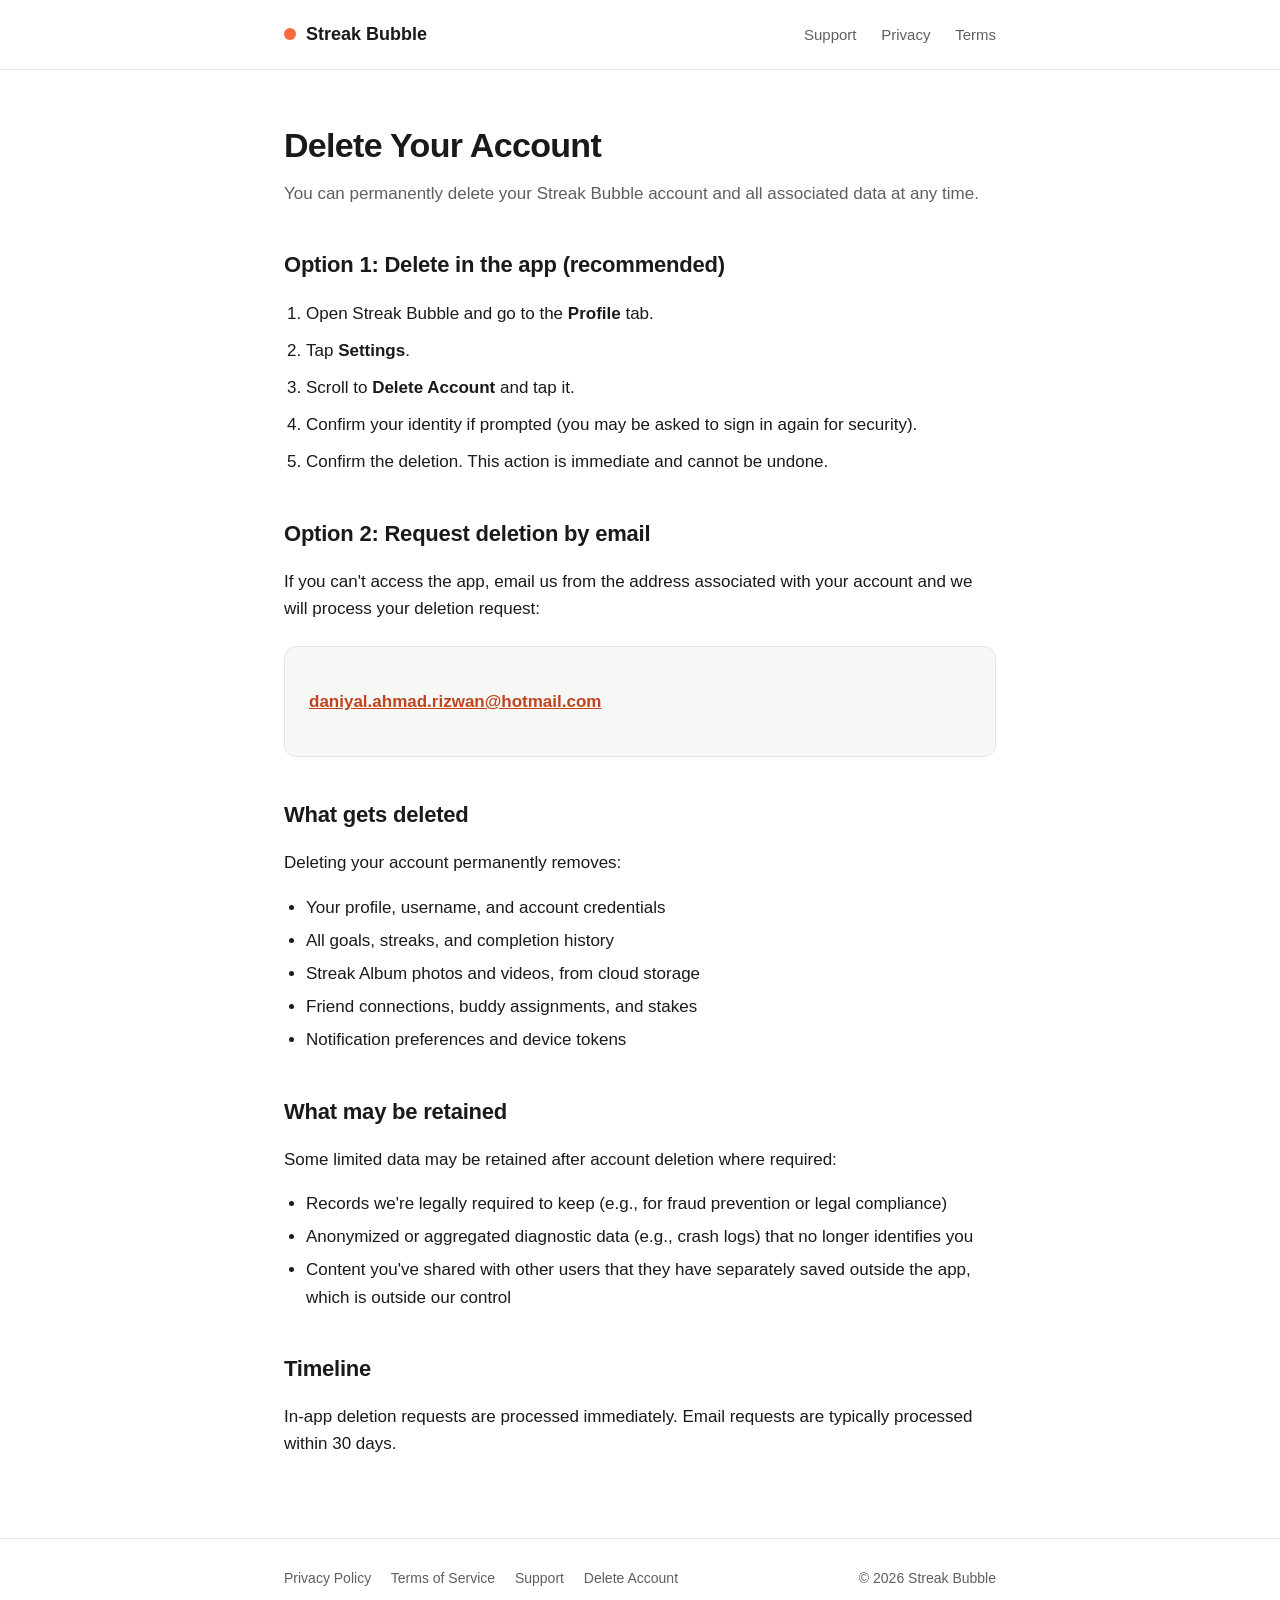
==== delete-account.html @ 8c2963c3 "Initial Streak Bubble legal/marketing site Landing page, Privacy Policy (with explicit Health Data d" ====
<!DOCTYPE html>
<html lang="en">
<head>
<meta charset="UTF-8">
<meta name="viewport" content="width=device-width, initial-scale=1.0">
<title>Delete Your Account — Streak Bubble</title>
<meta name="description" content="How to permanently delete your Streak Bubble account and data.">
<link rel="stylesheet" href="style.css">
</head>
<body>

<header class="site">
  <div class="wrap">
    <a class="brand" href="index.html"><span class="dot"></span> Streak Bubble</a>
    <nav class="site">
      <a href="support.html">Support</a>
      <a href="privacy-policy.html">Privacy</a>
      <a href="terms.html">Terms</a>
    </nav>
  </div>
</header>

<main>
  <div class="wrap">
    <h1>Delete Your Account</h1>
    <p class="subtitle">You can permanently delete your Streak Bubble account and all associated data at any time.</p>

    <h2>Option 1: Delete in the app (recommended)</h2>
    <ol class="steps">
      <li>Open Streak Bubble and go to the <strong>Profile</strong> tab.</li>
      <li>Tap <strong>Settings</strong>.</li>
      <li>Scroll to <strong>Delete Account</strong> and tap it.</li>
      <li>Confirm your identity if prompted (you may be asked to sign in again for security).</li>
      <li>Confirm the deletion. This action is immediate and cannot be undone.</li>
    </ol>

    <h2>Option 2: Request deletion by email</h2>
    <p>If you can't access the app, email us from the address associated with your account and we will process your deletion request:</p>
    <div class="contact-box">
      <p><a href="mailto:daniyal.ahmad.rizwan@hotmail.com">daniyal.ahmad.rizwan@hotmail.com</a></p>
    </div>

    <h2>What gets deleted</h2>
    <p>Deleting your account permanently removes:</p>
    <ul>
      <li>Your profile, username, and account credentials</li>
      <li>All goals, streaks, and completion history</li>
      <li>Streak Album photos and videos, from cloud storage</li>
      <li>Friend connections, buddy assignments, and stakes</li>
      <li>Notification preferences and device tokens</li>
    </ul>

    <h2>What may be retained</h2>
    <p>Some limited data may be retained after account deletion where required:</p>
    <ul>
      <li>Records we're legally required to keep (e.g., for fraud prevention or legal compliance)</li>
      <li>Anonymized or aggregated diagnostic data (e.g., crash logs) that no longer identifies you</li>
      <li>Content you've shared with other users that they have separately saved outside the app, which is outside our control</li>
    </ul>

    <h2>Timeline</h2>
    <p>In-app deletion requests are processed immediately. Email requests are typically processed within 30 days.</p>
  </div>
</main>

<footer class="site">
  <div class="wrap">
    <div>
      <a href="privacy-policy.html">Privacy Policy</a>
      <a href="terms.html">Terms of Service</a>
      <a href="support.html">Support</a>
      <a href="delete-account.html">Delete Account</a>
    </div>
    <div>&copy; 2026 Streak Bubble</div>
  </div>
</footer>

</body>
</html>
---- style.css ----
:root {
  --bg: #ffffff;
  --fg: #1a1a1a;
  --muted: #5f5f5f;
  --border: #e4e4e4;
  --accent: #ff6a3d;
  --card-bg: #f7f7f5;
  --link: #c0451f;
}

@media (prefers-color-scheme: dark) {
  :root {
    --bg: #121212;
    --fg: #ededed;
    --muted: #a6a6a6;
    --border: #2c2c2c;
    --accent: #ff8a5c;
    --card-bg: #1a1a1a;
    --link: #ff8a5c;
  }
}

* { box-sizing: border-box; }

html, body {
  margin: 0;
  padding: 0;
  background: var(--bg);
  color: var(--fg);
}

body {
  font-family: -apple-system, BlinkMacSystemFont, "Segoe UI", Roboto, Helvetica, Arial, sans-serif;
  line-height: 1.6;
  font-size: 17px;
}

.wrap {
  max-width: 760px;
  margin: 0 auto;
  padding: 0 24px;
}

header.site {
  border-bottom: 1px solid var(--border);
  padding: 20px 0;
}

header.site .wrap {
  display: flex;
  align-items: center;
  justify-content: space-between;
  flex-wrap: wrap;
  gap: 12px;
}

.brand {
  display: flex;
  align-items: center;
  gap: 10px;
  text-decoration: none;
  color: var(--fg);
  font-weight: 700;
  font-size: 18px;
}

.brand .dot {
  width: 12px;
  height: 12px;
  border-radius: 50%;
  background: var(--accent);
  display: inline-block;
}

nav.site a {
  color: var(--muted);
  text-decoration: none;
  margin-left: 20px;
  font-size: 15px;
}

nav.site a:hover { color: var(--fg); }

main { padding: 48px 0 64px; }

h1 {
  font-size: 34px;
  margin: 0 0 8px;
  letter-spacing: -0.02em;
}

h2 {
  font-size: 22px;
  margin: 40px 0 12px;
  letter-spacing: -0.01em;
}

h3 {
  font-size: 18px;
  margin: 24px 0 8px;
}

p { color: var(--fg); }

.subtitle {
  color: var(--muted);
  font-size: 17px;
  margin: 0 0 32px;
}

.meta {
  color: var(--muted);
  font-size: 14px;
  margin-bottom: 40px;
}

a { color: var(--link); }

ul, ol { padding-left: 22px; }
li { margin-bottom: 6px; }

.card {
  background: var(--card-bg);
  border: 1px solid var(--border);
  border-radius: 12px;
  padding: 20px 24px;
  margin: 20px 0;
}

.badges {
  display: flex;
  gap: 12px;
  flex-wrap: wrap;
  margin: 28px 0;
}

.badge-link {
  display: inline-flex;
  align-items: center;
  gap: 8px;
  padding: 10px 18px;
  border-radius: 10px;
  border: 1px solid var(--border);
  color: var(--fg);
  text-decoration: none;
  font-size: 15px;
  font-weight: 600;
}

.badge-link:hover { border-color: var(--accent); }

.feature-grid {
  display: grid;
  grid-template-columns: repeat(2, 1fr);
  gap: 16px;
  margin: 24px 0;
}

@media (max-width: 560px) {
  .feature-grid { grid-template-columns: 1fr; }
}

.feature-grid .card { margin: 0; }
.feature-grid h3 { margin-top: 0; }
.feature-grid p { color: var(--muted); font-size: 15px; margin: 4px 0 0; }

footer.site {
  border-top: 1px solid var(--border);
  padding: 28px 0;
  color: var(--muted);
  font-size: 14px;
}

footer.site .wrap {
  display: flex;
  justify-content: space-between;
  flex-wrap: wrap;
  gap: 12px;
}

footer.site a {
  color: var(--muted);
  margin-right: 16px;
  text-decoration: none;
}

footer.site a:hover { color: var(--fg); }

table {
  width: 100%;
  border-collapse: collapse;
  margin: 16px 0;
  font-size: 15px;
}

th, td {
  text-align: left;
  padding: 10px 12px;
  border-bottom: 1px solid var(--border);
  vertical-align: top;
}

th { color: var(--muted); font-weight: 600; }

.steps li { margin-bottom: 10px; }

.contact-box {
  background: var(--card-bg);
  border: 1px solid var(--border);
  border-radius: 12px;
  padding: 24px;
  margin: 24px 0;
}

.contact-box a { font-weight: 600; }
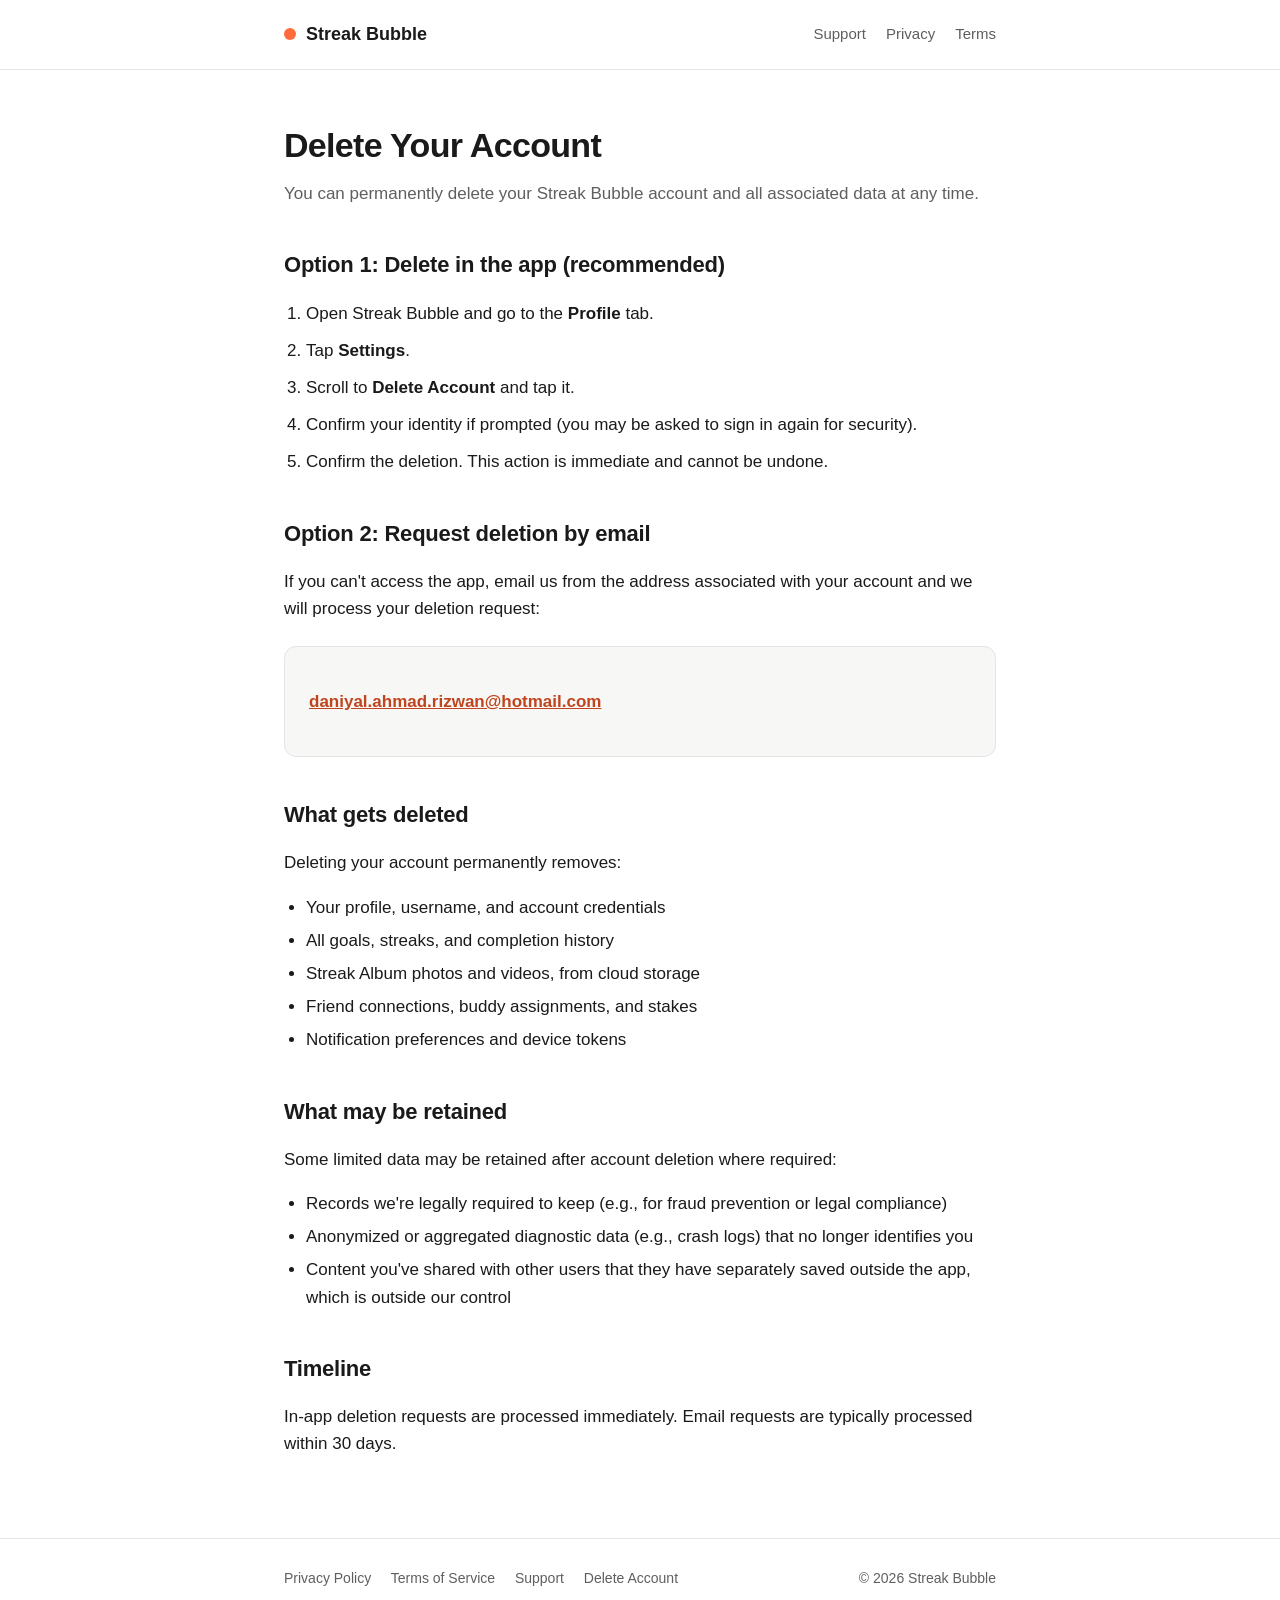
==== commit 9df318c0: "Redesign landing page with app icon, add favicon site-wide Hero section with app icon, tagline, and " ====
--- a/delete-account.html
+++ b/delete-account.html
@@ -5,6 +5,7 @@
 <meta name="viewport" content="width=device-width, initial-scale=1.0">
 <title>Delete Your Account — Streak Bubble</title>
 <meta name="description" content="How to permanently delete your Streak Bubble account and data.">
+<link rel="icon" href="assets/favicon.png">
 <link rel="stylesheet" href="style.css">
 </head>
 <body>
--- a/style.css
+++ b/style.css
@@ -27,6 +27,8 @@
   padding: 0;
   background: var(--bg);
   color: var(--fg);
+  max-width: 100%;
+  overflow-x: hidden;
 }
 
 body {
@@ -72,11 +74,17 @@
   display: inline-block;
 }
 
+nav.site {
+  display: flex;
+  flex-wrap: wrap;
+}
+
 nav.site a {
   color: var(--muted);
   text-decoration: none;
   margin-left: 20px;
   font-size: 15px;
+  white-space: nowrap;
 }
 
 nav.site a:hover { color: var(--fg); }
@@ -164,6 +172,90 @@
 .feature-grid h3 { margin-top: 0; }
 .feature-grid p { color: var(--muted); font-size: 15px; margin: 4px 0 0; }
 
+.hero {
+  text-align: center;
+  padding: 12px 0 8px;
+}
+
+.app-icon {
+  width: 112px;
+  height: 112px;
+  border-radius: 26px;
+  box-shadow: 0 12px 32px -12px rgba(255, 106, 61, 0.45);
+  margin-bottom: 20px;
+}
+
+.hero h1 {
+  margin-bottom: 10px;
+}
+
+.hero .subtitle {
+  max-width: 520px;
+  margin-left: auto;
+  margin-right: auto;
+}
+
+.hero .badges {
+  justify-content: center;
+}
+
+.about {
+  max-width: 560px;
+  margin: 8px auto 8px;
+  text-align: center;
+}
+
+.about p {
+  color: var(--muted);
+  font-size: 16px;
+}
+
+.highlights {
+  display: grid;
+  grid-template-columns: repeat(2, minmax(0, 1fr));
+  gap: 28px;
+  margin: 48px 0 8px;
+}
+
+@media (max-width: 560px) {
+  .highlights { grid-template-columns: 1fr; }
+}
+
+.highlight {
+  display: flex;
+  gap: 14px;
+  align-items: flex-start;
+  min-width: 0;
+}
+
+.highlight > div {
+  min-width: 0;
+}
+
+.icon-dot {
+  flex: none;
+  width: 40px;
+  height: 40px;
+  border-radius: 10px;
+  background: var(--card-bg);
+  border: 1px solid var(--border);
+  display: flex;
+  align-items: center;
+  justify-content: center;
+  font-size: 18px;
+}
+
+.highlight h3 {
+  margin: 0 0 4px;
+  font-size: 16px;
+}
+
+.highlight p {
+  color: var(--muted);
+  font-size: 14px;
+  margin: 0;
+}
+
 footer.site {
   border-top: 1px solid var(--border);
   padding: 28px 0;
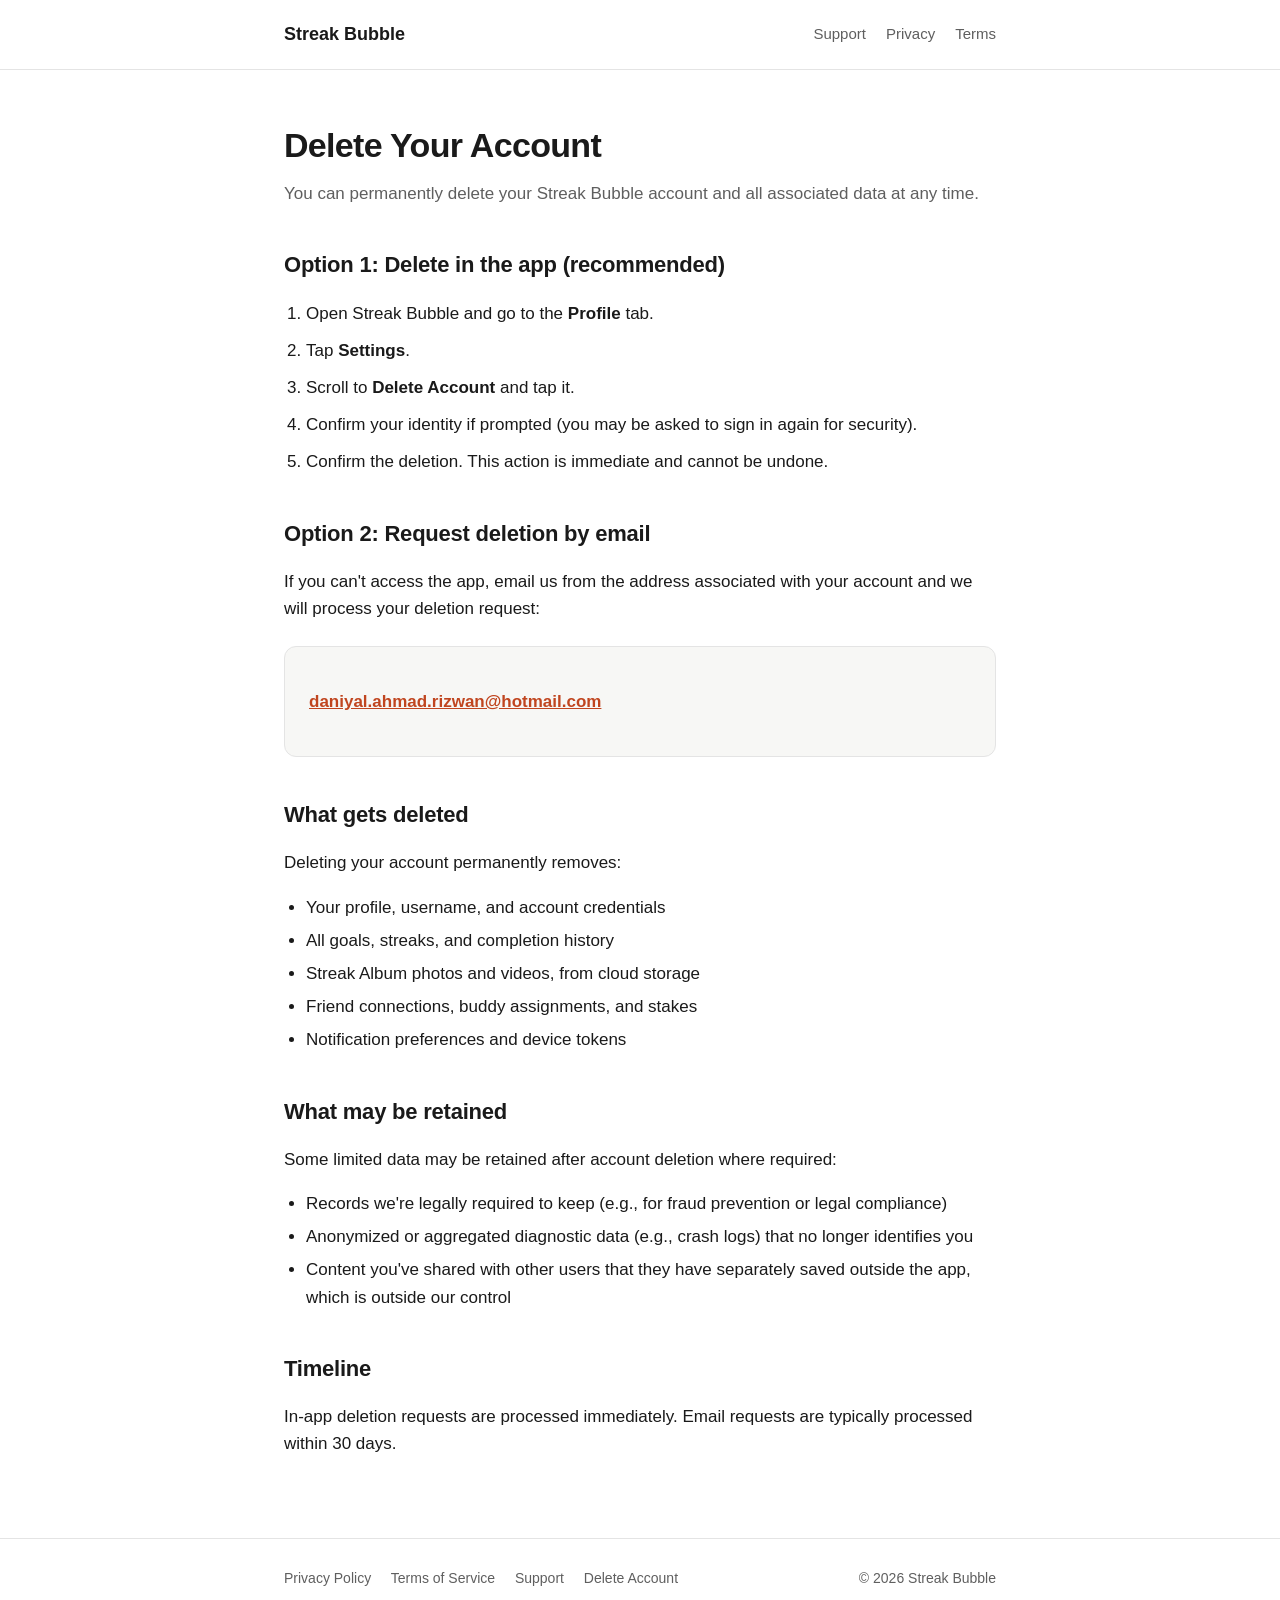
==== commit 06729754: "Remove orange dot from nav brand mark The flame icon in the hero already carries the brand color; th" ====
--- a/delete-account.html
+++ b/delete-account.html
@@ -5,14 +5,16 @@
 <meta name="viewport" content="width=device-width, initial-scale=1.0">
 <title>Delete Your Account — Streak Bubble</title>
 <meta name="description" content="How to permanently delete your Streak Bubble account and data.">
-<link rel="icon" href="assets/favicon.png">
+<link rel="icon" href="favicon.ico" sizes="any">
+<link rel="icon" type="image/png" href="assets/favicon.png">
+<link rel="apple-touch-icon" href="assets/apple-touch-icon.png">
 <link rel="stylesheet" href="style.css">
 </head>
 <body>
 
 <header class="site">
   <div class="wrap">
-    <a class="brand" href="index.html"><span class="dot"></span> Streak Bubble</a>
+    <a class="brand" href="index.html">Streak Bubble</a>
     <nav class="site">
       <a href="support.html">Support</a>
       <a href="privacy-policy.html">Privacy</a>
--- a/style.css
+++ b/style.css
@@ -64,14 +64,6 @@
   color: var(--fg);
   font-weight: 700;
   font-size: 18px;
-}
-
-.brand .dot {
-  width: 12px;
-  height: 12px;
-  border-radius: 50%;
-  background: var(--accent);
-  display: inline-block;
 }
 
 nav.site {
@@ -178,11 +170,10 @@
 }
 
 .app-icon {
-  width: 112px;
-  height: 112px;
-  border-radius: 26px;
-  box-shadow: 0 12px 32px -12px rgba(255, 106, 61, 0.45);
-  margin-bottom: 20px;
+  width: 120px;
+  height: 120px;
+  margin-bottom: 12px;
+  filter: drop-shadow(0 10px 24px rgba(255, 106, 61, 0.35));
 }
 
 .hero h1 {
@@ -242,7 +233,12 @@
   display: flex;
   align-items: center;
   justify-content: center;
-  font-size: 18px;
+  color: var(--accent);
+}
+
+.icon-dot svg {
+  width: 20px;
+  height: 20px;
 }
 
 .highlight h3 {
